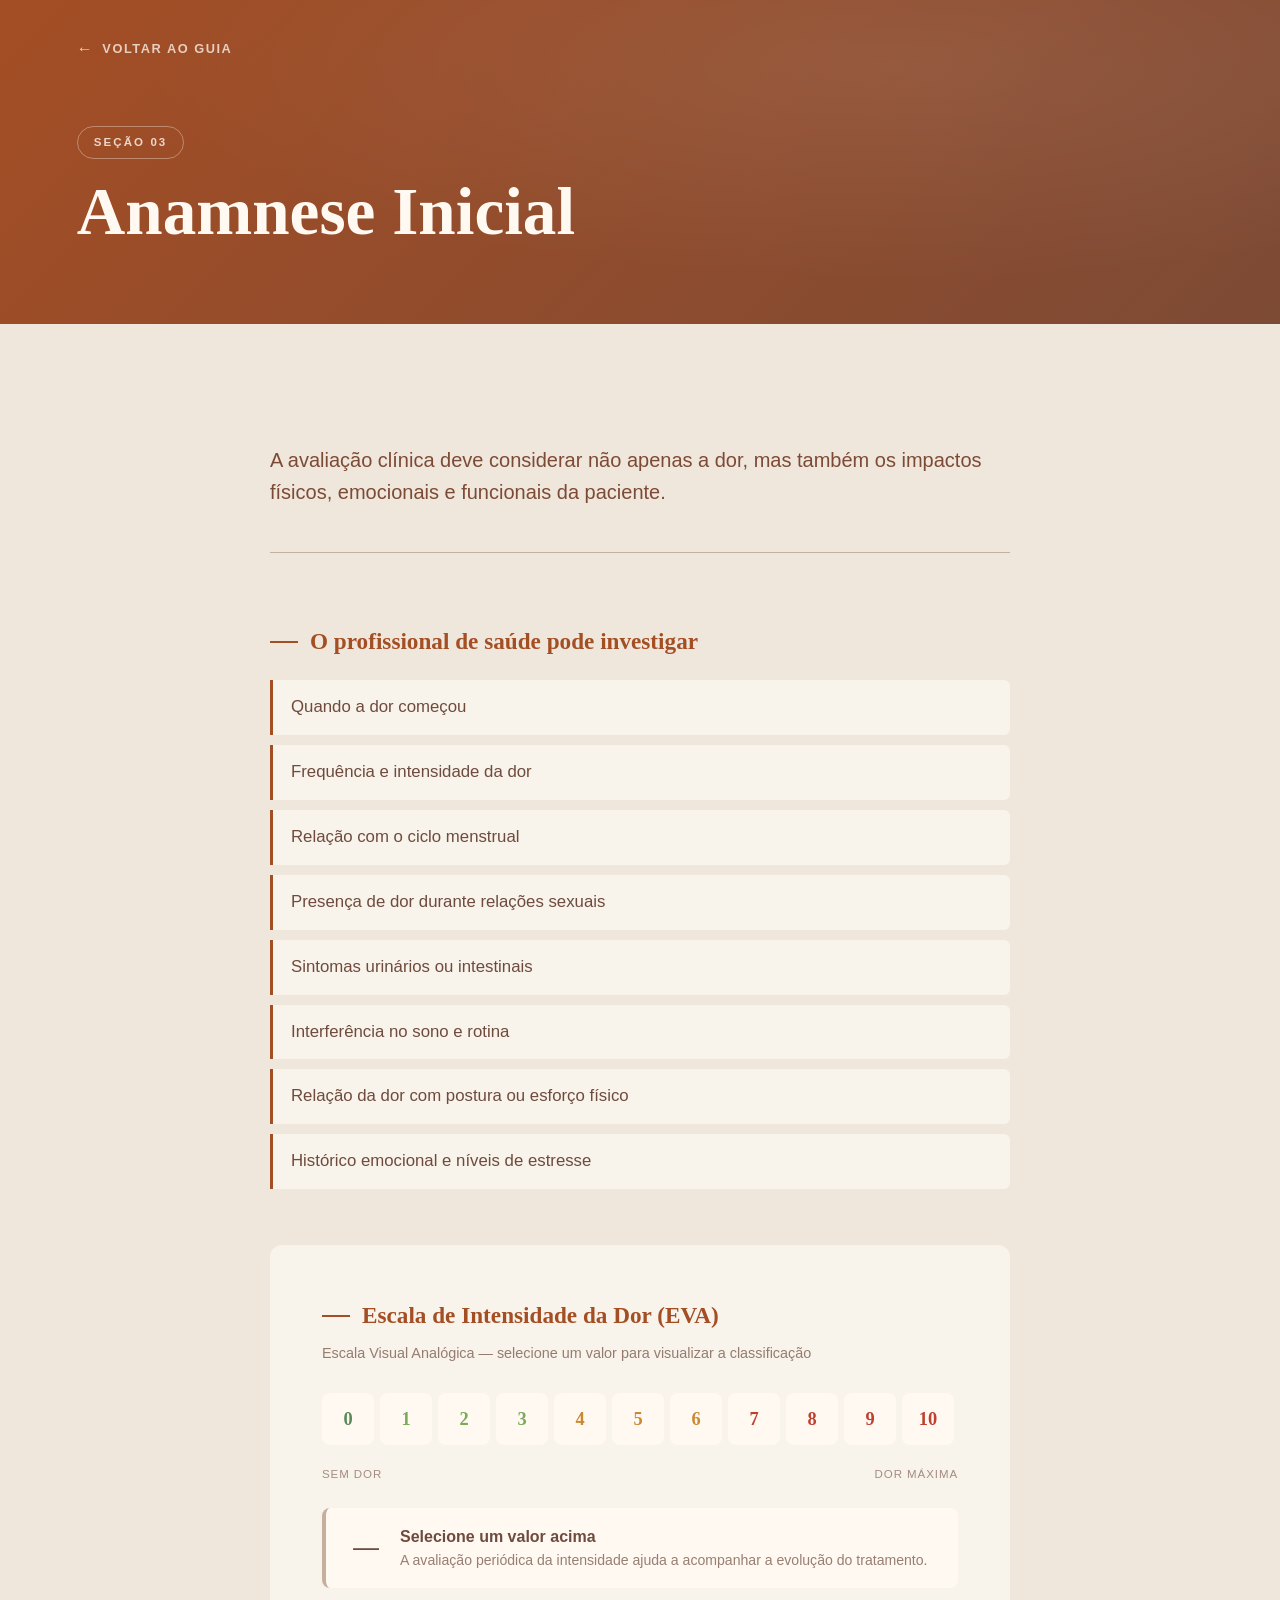
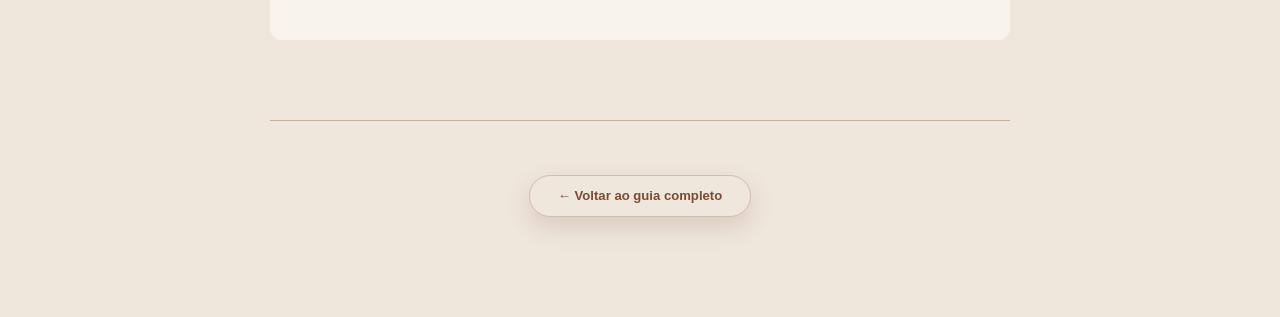
==== anamnese-detalhes.html @ de4b5800 "Add files via upload" ====
<!doctype html>
<html lang="pt-BR">
  <head>
    <meta charset="UTF-8" />
    <meta name="viewport" content="width=device-width, initial-scale=1.0" />
    <title>Anamnese Inicial | Guia Clínico Interdisciplinar</title>
    <link rel="stylesheet" href="styles.css" />
    <style>
      .detail-hero {
        min-height: 36vh;
        background: linear-gradient(135deg, var(--terracotta) 0%, var(--cocoa) 100%);
        display: flex;
        flex-direction: column;
        justify-content: flex-end;
        padding: clamp(28px,6vw,80px);
        position: relative;
        overflow: hidden;
      }
      .detail-hero::before {
        content: "";
        position: absolute;
        inset: 0;
        background: radial-gradient(ellipse at 70% 20%, rgba(255,255,255,0.08) 0%, transparent 60%);
      }
      .back-link {
        position: absolute;
        top: clamp(18px,4vw,36px);
        left: clamp(20px,6vw,80px);
        display: inline-flex;
        align-items: center;
        gap: 8px;
        color: rgba(255,249,242,0.75);
        font-size: 0.8rem;
        letter-spacing: 0.12em;
        text-transform: uppercase;
        font-weight: 700;
        text-decoration: none;
        transition: color 200ms ease;
      }
      .back-link:hover { color: var(--white); }
      .back-link::before { content: "←"; font-size: 1rem; }
      .detail-tag {
        display: inline-block;
        padding: 6px 16px;
        border: 1px solid rgba(255,249,242,0.35);
        border-radius: 999px;
        color: rgba(255,249,242,0.8);
        font-size: 0.72rem;
        letter-spacing: 0.18em;
        text-transform: uppercase;
        font-weight: 700;
        margin-bottom: 18px;
        width: fit-content;
      }
      .detail-hero h1 {
        margin: 0;
        color: var(--white);
        font-family: Georgia,"Times New Roman",serif;
        font-size: clamp(2.4rem,6vw,4.2rem);
        line-height: 1.05;
        font-weight: 700;
        animation: fadeRise 700ms ease both;
      }

      .detail-content {
        max-width: 860px;
        margin: 0 auto;
        padding: clamp(50px,8vw,100px) clamp(20px,6vw,60px);
      }
      .detail-intro {
        font-size: clamp(1.05rem,2vw,1.25rem);
        color: var(--cocoa);
        margin-bottom: clamp(40px,6vw,70px);
        padding-bottom: clamp(28px,4vw,44px);
        border-bottom: 1px solid var(--taupe);
      }
      .detail-block {
        margin-bottom: clamp(36px,5vw,56px);
        animation: fadeRise 700ms ease both;
      }
      .detail-block:nth-child(2){animation-delay:80ms}
      .detail-block:nth-child(3){animation-delay:160ms}
      .detail-block h2 {
        font-family: Georgia,"Times New Roman",serif;
        font-size: clamp(1.1rem,2.2vw,1.45rem);
        color: var(--terracotta);
        margin: 0 0 20px;
        display: flex;
        align-items: center;
        gap: 12px;
      }
      .detail-block h2::before {
        content: "";
        display: inline-block;
        width: 28px;
        height: 2px;
        background: var(--terracotta);
        flex-shrink: 0;
      }
      .detail-block ul {
        list-style: none;
        padding: 0;
        margin: 0;
        display: grid;
        gap: 10px;
      }
      .detail-block ul li {
        padding: 14px 18px;
        background: var(--paper-soft);
        border-left: 3px solid var(--terracotta);
        border-radius: 0 6px 6px 0;
        font-size: clamp(0.95rem,1.6vw,1.05rem);
        color: var(--ink);
        transition: background 200ms ease, transform 200ms ease;
      }
      .detail-block ul li:hover {
        background: var(--white);
        transform: translateX(4px);
      }

      /* EVA Scale */
      .eva-block {
        background: var(--paper-soft);
        border-radius: 12px;
        padding: clamp(28px,5vw,52px);
        margin-bottom: clamp(36px,5vw,56px);
        animation: fadeRise 700ms 160ms ease both;
      }
      .eva-block h2 {
        font-family: Georgia,"Times New Roman",serif;
        font-size: clamp(1.1rem,2.2vw,1.45rem);
        color: var(--terracotta);
        margin: 0 0 8px;
        display: flex;
        align-items: center;
        gap: 12px;
      }
      .eva-block h2::before {
        content: "";
        display: inline-block;
        width: 28px;
        height: 2px;
        background: var(--terracotta);
        flex-shrink: 0;
      }
      .eva-block .subtitle {
        font-size: 0.9rem;
        color: var(--ink);
        opacity: 0.7;
        margin: 0 0 28px;
      }
      .eva-scale {
        display: flex;
        gap: 6px;
        flex-wrap: wrap;
        margin-bottom: 20px;
      }
      .eva-btn {
        width: 52px;
        height: 52px;
        border-radius: 8px;
        border: 2px solid transparent;
        background: var(--white);
        font-family: Georgia, serif;
        font-size: 1.15rem;
        font-weight: 700;
        color: var(--ink);
        cursor: pointer;
        transition: all 200ms ease;
        display: flex;
        align-items: center;
        justify-content: center;
      }
      .eva-btn:hover { transform: translateY(-3px); border-color: var(--terracotta); }
      .eva-btn.selected { background: var(--terracotta); color: var(--white); border-color: var(--terracotta); transform: translateY(-4px); box-shadow: 0 8px 20px rgba(164,78,36,0.3); }
      .eva-btn[data-val="0"] { color: #5a8a5a; }
      .eva-btn[data-val="1"], .eva-btn[data-val="2"], .eva-btn[data-val="3"] { color: #7aaa5a; }
      .eva-btn[data-val="4"], .eva-btn[data-val="5"], .eva-btn[data-val="6"] { color: #cc8833; }
      .eva-btn[data-val="7"], .eva-btn[data-val="8"], .eva-btn[data-val="9"], .eva-btn[data-val="10"] { color: #c04030; }
      .eva-btn.selected { color: var(--white) !important; }

      .eva-labels {
        display: flex;
        justify-content: space-between;
        font-size: 0.72rem;
        letter-spacing: 0.08em;
        text-transform: uppercase;
        color: var(--ink);
        opacity: 0.6;
        margin-bottom: 24px;
      }
      .eva-result {
        min-height: 56px;
        display: flex;
        align-items: center;
        gap: 14px;
        padding: 16px 20px;
        border-radius: 8px;
        background: var(--white);
        border-left: 4px solid var(--taupe);
        font-size: 1rem;
        color: var(--ink);
        transition: border-color 300ms ease, background 300ms ease;
      }
      .eva-result .eva-score {
        font-family: Georgia, serif;
        font-size: 1.6rem;
        font-weight: 700;
        min-width: 40px;
        text-align: center;
        transition: color 300ms ease;
      }
      .eva-result .eva-label { font-weight: 600; }
      .eva-result .eva-desc { font-size: 0.88rem; opacity: 0.7; }

      .detail-footer {
        margin-top: clamp(50px,8vw,80px);
        padding-top: 32px;
        border-top: 1px solid var(--taupe);
        display: flex;
        justify-content: center;
      }
    </style>
  </head>
  <body>
    <div class="detail-hero">
      <a href="index.html" class="back-link">Voltar ao guia</a>
      <span class="detail-tag">Seção 03</span>
      <h1>Anamnese Inicial</h1>
    </div>

    <div class="detail-content">
      <p class="detail-intro">
        A avaliação clínica deve considerar não apenas a dor, mas também os impactos físicos, emocionais e funcionais da paciente.
      </p>

      <div class="detail-block">
        <h2>O profissional de saúde pode investigar</h2>
        <ul>
          <li>Quando a dor começou</li>
          <li>Frequência e intensidade da dor</li>
          <li>Relação com o ciclo menstrual</li>
          <li>Presença de dor durante relações sexuais</li>
          <li>Sintomas urinários ou intestinais</li>
          <li>Interferência no sono e rotina</li>
          <li>Relação da dor com postura ou esforço físico</li>
          <li>Histórico emocional e níveis de estresse</li>
        </ul>
      </div>

      <div class="eva-block">
        <h2>Escala de Intensidade da Dor (EVA)</h2>
        <p class="subtitle">Escala Visual Analógica — selecione um valor para visualizar a classificação</p>

        <div class="eva-scale" role="group" aria-label="Escala de dor de 0 a 10">
          <button class="eva-btn" data-val="0">0</button>
          <button class="eva-btn" data-val="1">1</button>
          <button class="eva-btn" data-val="2">2</button>
          <button class="eva-btn" data-val="3">3</button>
          <button class="eva-btn" data-val="4">4</button>
          <button class="eva-btn" data-val="5">5</button>
          <button class="eva-btn" data-val="6">6</button>
          <button class="eva-btn" data-val="7">7</button>
          <button class="eva-btn" data-val="8">8</button>
          <button class="eva-btn" data-val="9">9</button>
          <button class="eva-btn" data-val="10">10</button>
        </div>

        <div class="eva-labels">
          <span>Sem dor</span>
          <span>Dor máxima</span>
        </div>

        <div class="eva-result" id="evaResult">
          <span class="eva-score" id="evaScore">—</span>
          <div>
            <div class="eva-label" id="evaLabel">Selecione um valor acima</div>
            <div class="eva-desc" id="evaDesc">A avaliação periódica da intensidade ajuda a acompanhar a evolução do tratamento.</div>
          </div>
        </div>
      </div>

      <div class="detail-footer">
        <a class="button ghost" href="index.html">← Voltar ao guia completo</a>
      </div>
    </div>

    <script>
      const levels = {
        0:  { label: "Ausência de dor",  desc: "Paciente sem dor no momento da avaliação.", color: "#5a8a5a", border: "#5a8a5a" },
        1:  { label: "Dor leve",         desc: "Dor presente mas sem interferência significativa nas atividades.", color: "#7aaa5a", border: "#7aaa5a" },
        2:  { label: "Dor leve",         desc: "Dor presente mas sem interferência significativa nas atividades.", color: "#7aaa5a", border: "#7aaa5a" },
        3:  { label: "Dor leve",         desc: "Dor presente mas sem interferência significativa nas atividades.", color: "#7aaa5a", border: "#7aaa5a" },
        4:  { label: "Dor moderada",     desc: "Dor interfere em algumas atividades diárias.", color: "#cc8833", border: "#cc8833" },
        5:  { label: "Dor moderada",     desc: "Dor interfere em algumas atividades diárias.", color: "#cc8833", border: "#cc8833" },
        6:  { label: "Dor moderada",     desc: "Dor interfere em algumas atividades diárias.", color: "#cc8833", border: "#cc8833" },
        7:  { label: "Dor intensa",      desc: "Dor limita significativamente as atividades e qualidade de vida.", color: "#c04030", border: "#c04030" },
        8:  { label: "Dor intensa",      desc: "Dor limita significativamente as atividades e qualidade de vida.", color: "#c04030", border: "#c04030" },
        9:  { label: "Dor intensa",      desc: "Dor limita significativamente as atividades e qualidade de vida.", color: "#c04030", border: "#c04030" },
        10: { label: "Dor intensa",      desc: "Dor máxima — avaliação prioritária e encaminhamento imediato.", color: "#c04030", border: "#c04030" },
      };

      document.querySelectorAll('.eva-btn').forEach(btn => {
        btn.addEventListener('click', () => {
          document.querySelectorAll('.eva-btn').forEach(b => b.classList.remove('selected'));
          btn.classList.add('selected');
          const val = parseInt(btn.dataset.val);
          const info = levels[val];
          document.getElementById('evaScore').textContent = val;
          document.getElementById('evaScore').style.color = info.color;
          document.getElementById('evaLabel').textContent = info.label;
          document.getElementById('evaDesc').textContent = info.desc;
          const result = document.getElementById('evaResult');
          result.style.borderLeftColor = info.border;
          result.style.background = '#fff9f2';
        });
      });
    </script>
  </body>
</html>
---- styles.css ----
:root {
  --paper: #efe7dc;
  --paper-soft: #f8f3eb;
  --clay: #b75f3c;
  --terracotta: #a44e24;
  --cocoa: #7d4a35;
  --taupe: #c5b0a0;
  --ink: #6e4b3d;
  --white: #fff9f2;
  --shadow: 0 18px 44px rgba(92, 55, 39, 0.18);
}

* {
  box-sizing: border-box;
}

html {
  scroll-behavior: smooth;
}

body {
  margin: 0;
  color: var(--ink);
  background: var(--paper);
  font-family: "Segoe UI", Arial, sans-serif;
  line-height: 1.6;
}

img {
  display: block;
  max-width: 100%;
}

a {
  color: inherit;
  text-decoration: none;
}

.hero {
  min-height: 92vh;
  position: relative;
  display: grid;
  align-items: end;
  padding: 28px clamp(20px, 6vw, 90px);
  overflow: hidden;
  isolation: isolate;
  background: linear-gradient(0deg, rgba(77, 45, 32, 0.68), rgba(77, 45, 32, 0.12)), url("4.png") center / cover no-repeat;
}
.hero::after {
  content: "";
  position: absolute;
  inset: auto 0 0;
  height: 35%;
  background: linear-gradient(0deg, var(--paper), rgba(239, 231, 220, 0));
  z-index: -1;
}

.topbar {
  position: absolute;
  top: 0;
  left: 0;
  right: 0;
  display: flex;
  align-items: center;
  justify-content: space-between;
  gap: 18px;
  padding: 22px clamp(20px, 6vw, 90px);
  background: rgba(239, 231, 220, 0.58);
  backdrop-filter: blur(12px);
  animation: slideDown 800ms ease both;
}

.brand,
.hero h1,
h2,
.kicker {
  font-family: Georgia, "Times New Roman", serif;
}

.brand {
  color: var(--terracotta);
  font-size: clamp(1.05rem, 2vw, 1.35rem);
  font-weight: 700;
}

.nav-links {
  display: flex;
  flex-wrap: wrap;
  gap: clamp(12px, 2vw, 28px);
  font-size: 0.78rem;
  letter-spacing: 0.08em;
  text-transform: uppercase;
}

.nav-links a {
  position: relative;
  padding-block: 6px;
}

.nav-links a::after {
  content: "";
  position: absolute;
  left: 0;
  bottom: 0;
  width: 0;
  height: 1px;
  background: var(--terracotta);
  transition: width 220ms ease;
}

.nav-links a:hover::after {
  width: 100%;
}

.hero-copy {
  width: min(760px, 95%);
  margin-top: 70px;
}

.hero-copy > * {
  animation: fadeRise 760ms ease both;
}

.hero-copy .eyebrow {
  animation-delay: 120ms;
}

.hero-copy h1 {
  margin: 0 0 28px;
  color: var(--white);
  text-shadow: 0 3px 18px rgba(77, 45, 32, 0.34);
  font-size: clamp(2.2rem, 6vw, 4.45rem);
  line-height: 1.02;
  font-weight: 700;
}

.hero .eyebrow {
  color: var(--white);
  text-shadow: 0 2px 12px rgba(77, 45, 32, 0.3);
}

.hero-copy .button {
  animation-delay: 340ms;
}

.eyebrow,
.kicker {
  margin: 0 0 14px;
  color: var(--terracotta);
  text-transform: uppercase;
  letter-spacing: 0.2em;
  font: 700 0.78rem "Segoe UI", Arial, sans-serif;
}

.kicker.light {
  color: #ffe7d7;
}

.section {
  padding: clamp(70px, 10vw, 140px) clamp(20px, 6vw, 90px);
}

.narrow {
  width: min(920px, 100%);
  margin: auto;
  text-align: center;
}

.intro {
  background: var(--paper-soft);
}

.intro h2,
.section-heading h2,
.alert-copy h2,
.observation-copy h2,
.final-overlay h2 {
  margin: 0 0 20px;
  color: var(--terracotta);
  font-size: clamp(2rem, 4vw, 3.5rem);
  line-height: 1.12;
  font-weight: 500;
}

.intro p {
  max-width: 830px;
  margin: 0 auto 18px;
  font-size: clamp(1rem, 2vw, 1.24rem);
}

.button {
  display: inline-flex;
  align-items: center;
  justify-content: center;
  min-height: 42px;
  padding: 0 28px;
  border-radius: 999px;
  background: var(--cocoa);
  color: var(--white);
  border: 1px solid rgba(125, 74, 53, 0.25);
  font-weight: 700;
  font-size: 0.82rem;
  box-shadow: 0 10px 24px rgba(125, 74, 53, 0.18);
  transition: transform 200ms ease, box-shadow 200ms ease, background 200ms ease;
}

.button:hover {
  transform: translateY(-3px) scale(1.02);
  background: var(--terracotta);
  box-shadow: 0 16px 30px rgba(125, 74, 53, 0.28);
}

.button:active {
  transform: translateY(0) scale(0.98);
}

.button.ghost {
  margin-top: 22px;
  color: var(--cocoa);
  background: transparent;
}

.button.ghost:hover {
  color: var(--white);
  background: var(--cocoa);
}

.button.mini {
  min-height: 34px;
  padding-inline: 22px;
  font-size: 0.72rem;
}

.pulse {
  animation: fadeRise 760ms ease 360ms both, pulseButton 2.8s ease-in-out 1.2s infinite;
}

.classification {
  background: var(--taupe);
}

.section-heading {
  display: flex;
  align-items: end;
  gap: 18px;
  margin-bottom: clamp(32px, 5vw, 60px);
}

.number {
  color: rgba(164, 78, 36, 0.28);
  font: 700 clamp(2.8rem, 7vw, 6rem) Georgia, "Times New Roman", serif;
  line-height: 0.8;
}

.classification .section-heading h2 {
  color: var(--white);
}

.split-list {
  display: grid;
  grid-template-columns: repeat(2, minmax(0, 1fr));
  gap: clamp(20px, 4vw, 54px);
}

.pill-card,
.pattern-card {
  background: rgba(255, 249, 242, 0.72);
  border: 1px solid rgba(255, 255, 255, 0.5);
  border-radius: 8px;
  padding: clamp(22px, 4vw, 38px);
  box-shadow: var(--shadow);
  transition: transform 240ms ease, background 240ms ease;
}

.pill-card:hover,
.pattern-card:hover {
  transform: translateY(-8px);
  background: var(--white);
}

.pill-card h3 {
  display: inline-block;
  margin: 0 0 18px;
  padding: 12px 18px;
  border-radius: 6px;
  background: var(--paper-soft);
  color: var(--cocoa);
  font-family: Georgia, "Times New Roman", serif;
}

.pill-card p,
.pattern-card p {
  margin: 0;
  font-size: clamp(0.95rem, 1.5vw, 1.08rem);
}

.patterns {
  background: var(--paper);
}

.pattern-grid {
  display: grid;
  grid-template-columns: repeat(2, minmax(0, 1fr));
  gap: clamp(20px, 5vw, 70px);
}

.pattern-card {
  min-height: 265px;
  display: grid;
  align-content: space-between;
  gap: 22px;
  background: transparent;
  box-shadow: none;
}

.pattern-card span,
.two-columns h3 {
  color: #aa745f;
  text-transform: uppercase;
  letter-spacing: 0.18em;
  font-size: 0.88rem;
  font-weight: 800;
}

.alert-band {
  display: grid;
  grid-template-columns: minmax(0, 1.05fr) minmax(280px, 0.95fr);
  align-items: stretch;
  background: var(--terracotta);
  color: var(--white);
}

.alert-copy {
  padding: clamp(42px, 7vw, 86px) clamp(24px, 5vw, 72px);
}

.alert-copy h2 {
  color: var(--white);
}

.alert-copy ul {
  display: grid;
  gap: 6px;
  padding: 0;
  margin: 24px 0 0;
  list-style: none;
}

.alert-copy li {
  opacity: 0;
  transform: translateX(-14px);
  animation: listIn 500ms ease both;
}

.alert-copy li:nth-child(2) { animation-delay: 80ms; }
.alert-copy li:nth-child(3) { animation-delay: 160ms; }
.alert-copy li:nth-child(4) { animation-delay: 240ms; }
.alert-copy li:nth-child(5) { animation-delay: 320ms; }
.alert-copy li:nth-child(6) { animation-delay: 400ms; }
.alert-copy li:nth-child(7) { animation-delay: 480ms; }

.alert-band img {
  width: 100%;
  height: 100%;
  min-height: 470px;
  object-fit: cover;
}

.anamnesis {
  background: var(--paper);
}

.two-columns {
  display: grid;
  grid-template-columns: repeat(2, minmax(0, 1fr));
  gap: clamp(28px, 7vw, 96px);
}

.two-columns p {
  max-width: 560px;
}

.observation {
  display: grid;
  grid-template-columns: minmax(0, 0.9fr) minmax(300px, 1.1fr);
  align-items: center;
  gap: clamp(28px, 7vw, 90px);
  background: var(--paper-soft);
}

.observation img {
  width: 100%;
  aspect-ratio: 1.12;
  object-fit: cover;
  border-radius: 8px;
  box-shadow: var(--shadow);
}

.final-cta {
  min-height: 82vh;
  display: grid;
  align-items: end;
  padding: clamp(30px, 6vw, 80px);
  background: linear-gradient(0deg, rgba(77, 45, 32, 0.62), rgba(77, 45, 32, 0.1)), url("3.png") center / cover;
}

.final-overlay {
  width: min(760px, 100%);
  color: var(--white);
}

.final-overlay h2 {
  color: var(--white);
  text-wrap: balance;
}

.final-overlay p {
  max-width: 620px;
}

.reveal {
  animation: fadeRise linear both;
  animation-timeline: view();
  animation-range: entry 12% cover 34%;
}

@supports not (animation-timeline: view()) {
  .reveal {
    animation: fadeRise 850ms ease both;
  }
}

.delay-1 { animation-delay: 100ms; }
.delay-2 { animation-delay: 180ms; }
.delay-3 { animation-delay: 260ms; }

@keyframes slideDown {
  from {
    opacity: 0;
    transform: translateY(-20px);
  }
  to {
    opacity: 1;
    transform: translateY(0);
  }
}

@keyframes fadeRise {
  from {
    opacity: 0;
    transform: translateY(32px);
  }
  to {
    opacity: 1;
    transform: translateY(0);
  }
}

@keyframes listIn {
  to {
    opacity: 1;
    transform: translateX(0);
  }
}

@keyframes pulseButton {
  0%, 100% {
    box-shadow: 0 10px 24px rgba(125, 74, 53, 0.18);
  }
  50% {
    box-shadow: 0 10px 24px rgba(125, 74, 53, 0.18), 0 0 0 10px rgba(164, 78, 36, 0.12);
  }
}

/* Intro com imagem */
.intro-inner {
  display: grid;
  grid-template-columns: minmax(0, 1fr) minmax(280px, 0.85fr);
  align-items: center;
  gap: clamp(32px, 6vw, 80px);
  width: min(1100px, 100%);
  margin: auto;
}

.intro-text {
  text-align: left;
}

.intro-text h2 {
  margin: 0 0 20px;
  color: var(--terracotta);
  font-size: clamp(1.8rem, 3.5vw, 3rem);
  line-height: 1.12;
  font-weight: 500;
}

.intro-text p {
  max-width: 560px;
  margin: 0 0 18px;
  font-size: clamp(1rem, 1.8vw, 1.18rem);
}

.intro-img img {
  width: 100%;
  border-radius: 12px;
  box-shadow: var(--shadow);
  aspect-ratio: 0.9;
  object-fit: cover;
}

/* Anamnese com imagem */
.anamnesis-inner {
  display: grid;
  grid-template-columns: 1fr minmax(260px, 0.7fr);
  align-items: start;
  gap: clamp(28px, 5vw, 70px);
}

.anamnesis-img img {
  width: 100%;
  border-radius: 10px;
  box-shadow: var(--shadow);
  aspect-ratio: 0.85;
  object-fit: cover;
}

@media (max-width: 800px) {
  .intro-inner,
  .anamnesis-inner {
    grid-template-columns: 1fr;
  }
  .intro-img img,
  .anamnesis-img img {
    aspect-ratio: 4/3;
  }
}
  *,
  *::before,
  *::after {
    animation-duration: 1ms !important;
    animation-iteration-count: 1 !important;
    scroll-behavior: auto !important;
    transition-duration: 1ms !important;
  }
}

@media (max-width: 800px) {
  .hero {
    min-height: 82vh;
    background-position: 70% center;
    background-size: cover;
  }

  .topbar {
    align-items: flex-start;
    flex-direction: column;
  }

  .hero-copy {
    margin-top: 120px;
  }

  .nav-links {
    font-size: 0.68rem;
  }

  .split-list,
  .pattern-grid,
  .two-columns,
  .observation,
  .alert-band {
    grid-template-columns: 1fr;
  }

  .section-heading {
    align-items: flex-start;
    flex-direction: column;
  }

  .pattern-card {
    min-height: 230px;
    padding-inline: 0;
  }

  .alert-band img {
    min-height: 360px;
  }

  .observation img {
    aspect-ratio: 1;
  }
}

@media (max-width: 520px) {
  .hero-copy h1 {
    font-size: clamp(2.2rem, 14vw, 4.5rem);
  }

  .button {
    width: 100%;
  }

  .nav-links {
    width: 100%;
    justify-content: space-between;
  }
}
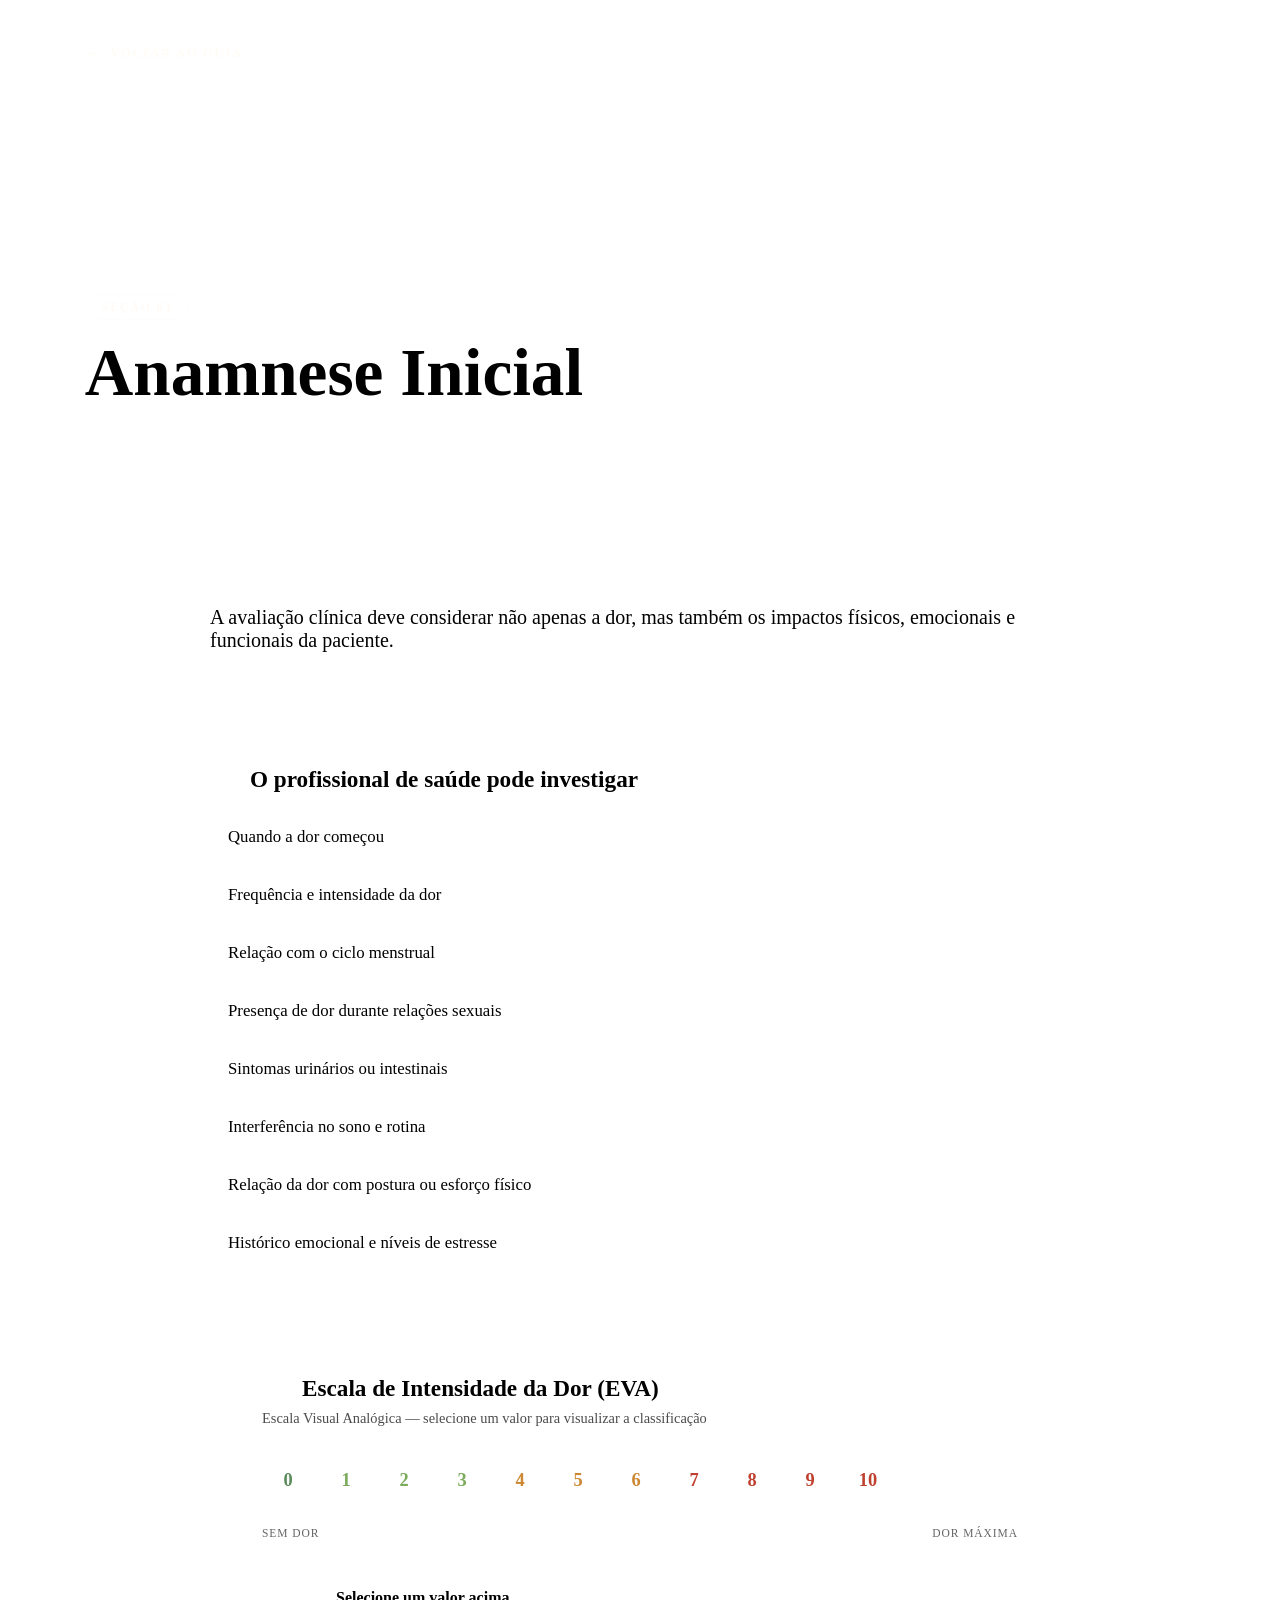
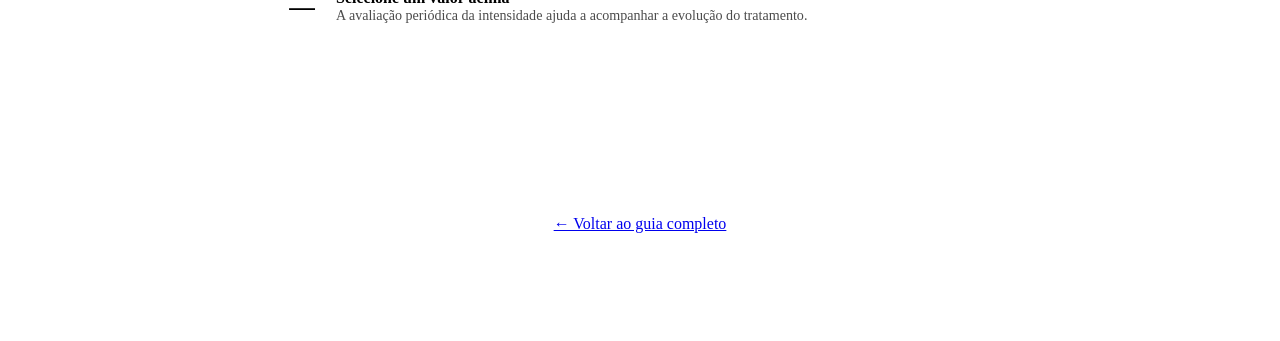
==== commit a0db188c: "Update anamnese-detalhes.html" ====
--- a/anamnese-detalhes.html
+++ b/anamnese-detalhes.html
@@ -2,7 +2,7 @@
 <html lang="pt-BR">
   <head>
     <meta charset="UTF-8" />
-    <meta name="viewport" content="width=device-width, initial-scale=1.0" />
+    <meta name="viewport" content="width=100%,max-width: 100%, initial-scale=1.0
     <title>Anamnese Inicial | Guia Clínico Interdisciplinar</title>
     <link rel="stylesheet" href="styles.css" />
     <style>
@@ -317,4 +317,4 @@
       });
     </script>
   </body>
-</html>+</html>
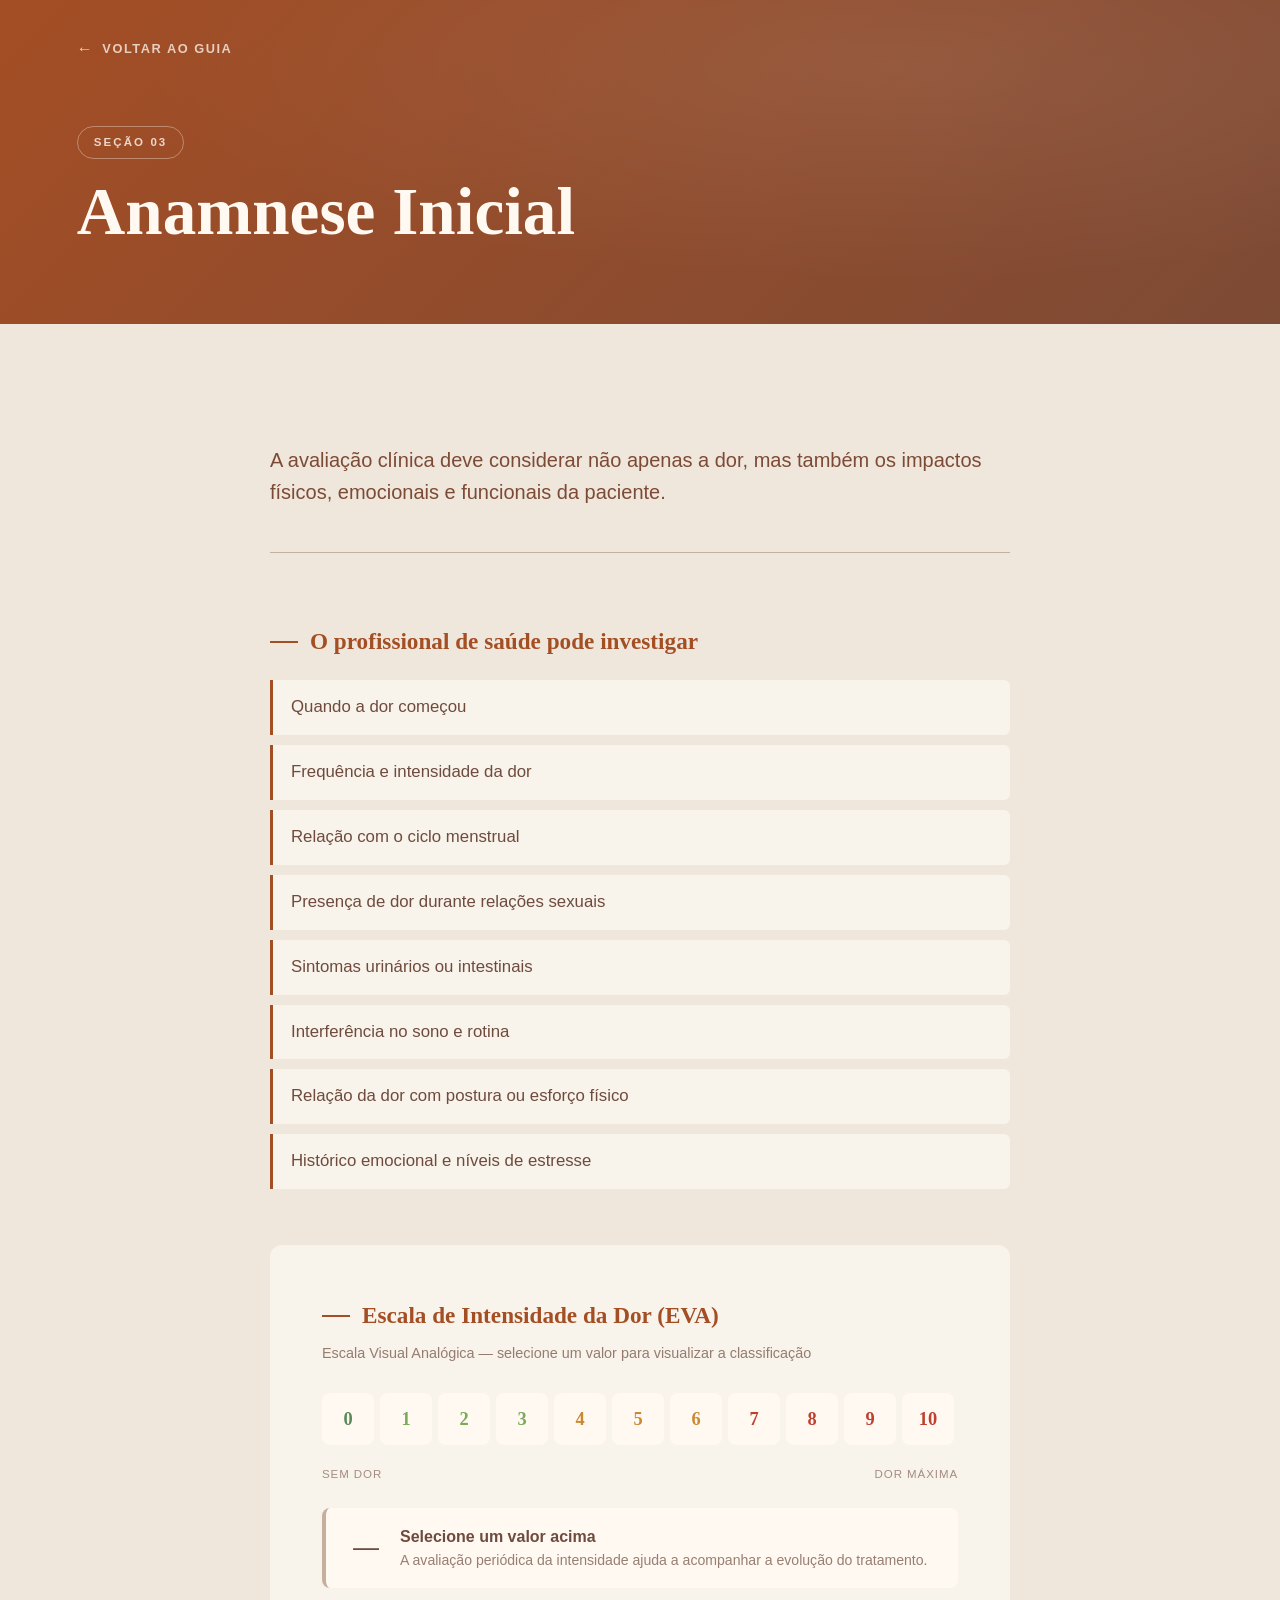
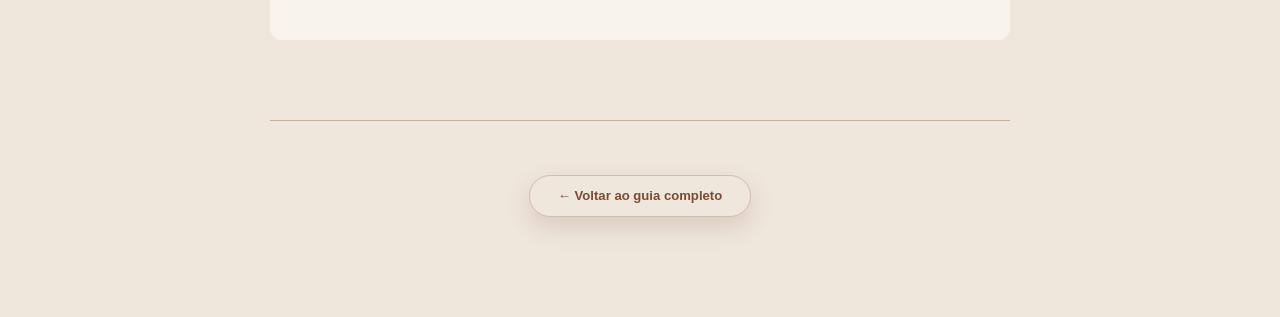
==== commit eb42761b: "Update anamnese-detalhes.html" ====
--- a/anamnese-detalhes.html
+++ b/anamnese-detalhes.html
@@ -2,7 +2,7 @@
 <html lang="pt-BR">
   <head>
     <meta charset="UTF-8" />
-    <meta name="viewport" content="width=100%,max-width: 100%, initial-scale=1.0
+    <meta name="viewport" content="width=100%,max-width: 100%, initial-scale=1.0" />
     <title>Anamnese Inicial | Guia Clínico Interdisciplinar</title>
     <link rel="stylesheet" href="styles.css" />
     <style>
